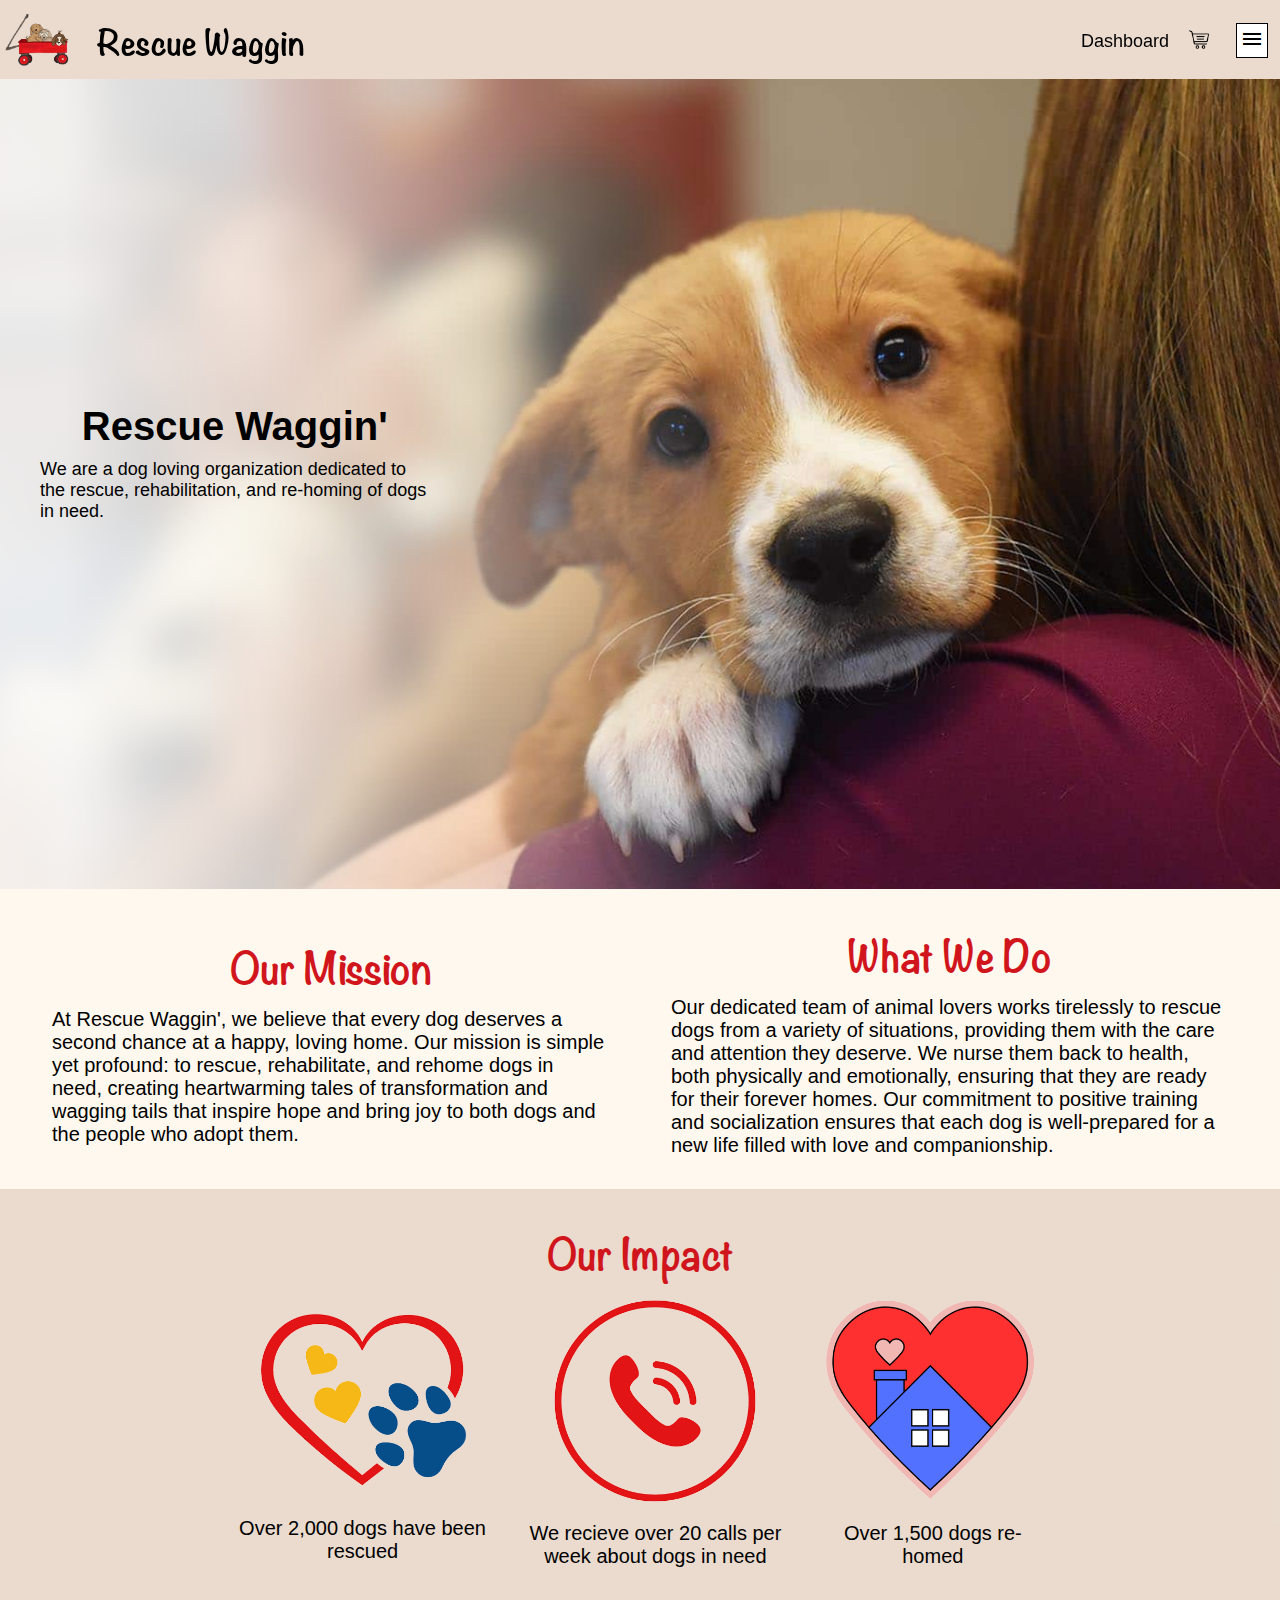
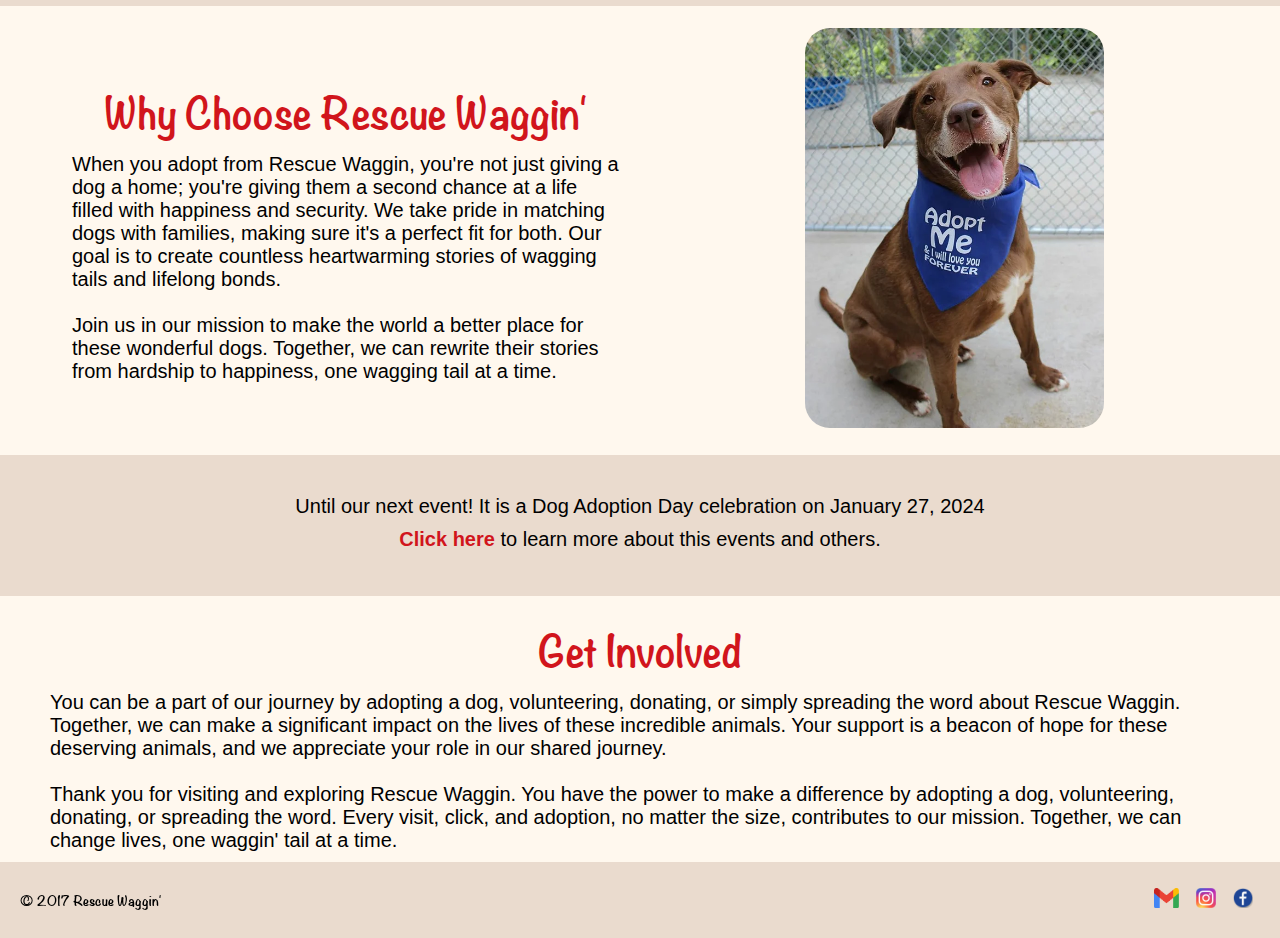
==== index.html @ a28015f8 "h1s on index.html and fix contact.html" ====
<!DOCTYPE html>
<html>
    <head>
        <title>Midterm</title>
        <meta name="viewport" content="width=device-width, initial-scale=1.0">
        <link rel="stylesheet" href="general.css">
        <!-- links library for hamburger and close icons -->
        <link href="https://fonts.googleapis.com/icon?family=Material+Icons" rel="stylesheet">
        <script src="general.js"></script>
        <script src="https://code.jquery.com/jquery-3.7.1.min.js" integrity="sha256-/JqT3SQfawRcv/BIHPThkBvs0OEvtFFmqPF/lYI/Cxo=" crossorigin="anonymous"></script>

        <style>
            footer {
                position: relative !important;
            }

            h1 {
                color: rgb(209,21,28);
                margin: 10px;
                font-size: 40px;
                text-align: center;
            }

            p {
                margin: 10px;
                font-family: 'Lucida Sans', 'Lucida Sans Regular', 'Lucida Grande', 'Lucida Sans Unicode', Geneva, Verdana, sans-serif;
                font-weight: lighter;
                font-size: 20px;
            }

            .ourStory li { 
                margin-right: 25px;
                font-family: 'Lucida Sans', 'Lucida Sans Regular', 'Lucida Grande', 'Lucida Sans Unicode', Geneva, Verdana, sans-serif;
                font-weight: lighter;
                font-size: 20px;
            }

            td img {
                border-radius: 25px;
            }
            .about {
                display: flex;
                justify-content: center; /* Center the table horizontally */
                align-items: center;
                flex-wrap: wrap;
                padding: 0 20px; /* Add some horizontal padding for spacing */
            }

            .about td {
                padding: 20px; /* Add some padding to the individual cells for spacing */
                width:50%;
            }

            .about h1 {
                text-align: center;
            }
            
            .wrap {
                padding-top: 20px;
                padding-bottom: 25px;
                align-items:center;
                text-align: center;
                background-color: rgba(152, 106, 79, 0.2);
            }

            .facts {
                margin: 0 auto;
                width: 65%; 
                text-align: center;
            }

            footer {
                position: relative;
            }

            #slidesWrapper {
                position: relative;
                overflow: hidden;
                width: 100%;
                max-height: 90vh;
            }

            #overlay {
                position: absolute;
                top: 0;
                left: 0;
                width: 100%;
                height: 100%;
                background: linear-gradient(90deg,rgba(255,255,255,.9) 5%,rgba(255,255,255,.75) 20%,rgba(255,255,255,0) 60%); 
                z-index: 1;
            }

            #slide {
                position: relative;
                overflow: hidden;
                width: 100%;
                z-index: 0;
            }

            #slide img {
                max-width: 100%;
                max-height: 100vh;
                width: 100%;
                height: 90vh;
                object-fit: cover;
                z-index: 0;
            }

            /* text overlay styling */
            .textOverlay {
                position: absolute;
                top: 0;
                left: 0;
                padding-top: 35vh;
                padding-left: 30px;
                width: 32%; 
                height: 100%;
                display: block;
                font-family: 'Lucida Sans', 'Lucida Sans Regular', 'Lucida Grande', 'Lucida Sans Unicode', Geneva, Verdana, sans-serif;
                align-items: center;
                justify-content: center;
                z-index: 100;
                font-size: 20px;
            }

            .textOverlay p{
                font-weight: 400;
                font-size: large;
                
            }

            .textOverlay h1 {
                color: black;
                margin-bottom: 10px;
            }

            .textOverlaySmall {
                display: none;
                align-items: center;
                justify-content: center;
                color: black;
            }

            .involved {
                margin-left: 40px;
                margin-right: 40px;
                margin-top: 20px;
            }

            #clickHere {
                color: rgb(209,21,28);
                font-family: 'Lucida Sans', 'Lucida Sans Regular', 'Lucida Grande', 'Lucida Sans Unicode', Geneva, Verdana, sans-serif;
                text-decoration: none;
                font-weight: 600;
            }
            #countdown {
                /* font-family: 'Lucida Sans', 'Lucida Sans Regular', 'Lucida Grande', 'Lucida Sans Unicode', Geneva, Verdana, sans-serif; */
                font-weight: lighter;
                font-size: 50px;
                text-align: center;
                color: rgb(209,21,28);
            }

            .countWrap {
                text-align: center;
                align-items: center;
                padding-top: 30px;
                padding-bottom: 35px;
                background-color: rgba(152, 106, 79, 0.2);
            }

            /* media query for responsive design */
            @media (max-width: 1000px) {     
                td {
                    /* display: flex; */
                    text-align: center;
                    margin-bottom: 20px; 
                    width: 100%;
                    padding: 5px;
                    flex-basis: 100%;
                }

                tr {
                    display: flex;
                    flex-wrap: wrap;
                    width: fit-content;
                    align-items: center;
                }

                .about h1 {
                    text-align: center;
                }

                .textOverlay {
                    display: none;
                }


                .textOverlaySmall {
                    margin: 10px;
                    display: block;
                    display: flex;
                    justify-content: center;
                    align-items: center;
                    flex-wrap: wrap;
                    padding: 0 23px;
                    text-align: center;
                }

                .textOverlaySmall h1 {
                    color: black;
                    
                }

                #slide img {
                    height: 40vh;
                }
            }

        </style>


        <script language="javascript">
            images = ["images/slideshow4.jpg", "images/slideshow3.jpg", 
                      "images/slideshow1.jpg", "images/slideshow5.jpg",
                      "images/slideshow2.jpg"];
            var imageIndex=0;

            $(document).ready(function() {
                stall();
            })
            
            function stall() {
                setTimeout(slideShow, 5500);
            }


            function slideShow()
            {
                $("#slide img").fadeOut(2000,nextSlide);
            }
        
            function nextSlide()
            {
                imageIndex++;
                imageIndex= imageIndex== images.length?0: imageIndex;
                $("#slide img").attr("src", images[imageIndex]);
                $("#slide img").fadeIn(2000,stall);
            }
        
        </script>

    </head>
    <body>
        <nav class="nav">
            <ul class="navlist">
            <div class="logo">
                <li> 
                    <a href="index.html"> 
                        <img src="wagonLogo.png" alt="company logo">
                    </a> 
                </li>
                <li class="newTabs" id="companyName"> Rescue Waggin</li>
            </div> 
            </ul>
        </nav>

        <ul class="profile">
            <li>
                <a class="newTabs" href="dashboard.php">Dashboard</a>
            </li>
        </ul>
        <ul class="cart">
            <li>
                <a class="newTabs" href="index.html"><img src="images/cart.png" width="20"></a>
            </li>
        </ul>
        <ul class="tabGroup">
            <li> 
                <a class="tabs" href="aboutUs.html" > OUR STORY</a> 
            </li>
            <li>
                <a class="tabs" href="rescues.html"> RECENT RESCUES</a>
            </li>
            <li>
            <a class="tabs" href="adoption.php"> ADOPT A DOG</a>
            </li>
            <li>
                <a class="tabs" href="availableDogs.php"> AVAILABLE DOGS</a>
            </li>
            <li>
                <a class="tabs" href="contact.html"> CONTACT US</a>
            </li>
            <li>
                <a class="tabs" href="events.html"> EVENTS </a>
            </li>
            <li>
                <a class="tabs" href="items.php"> DOG PRODUCTS </a>
            </li>
        </ul>

        <button class="hamburger">
            <div class="menuIcon material-icons"> menu</div>
            <div class="closeIcon material-icons"> close</div>
        </button>

        <div class="content">


            <div id='slidesWrapper'>
                    <div id='slide'>
                        <div id="overlay"></div>
                        <img src="images/slideshow4.jpg"/>
                    </div>
                    <div class="textOverlay">
                        <h1>Rescue Waggin'</h1>
                        <p>We are a dog loving organization dedicated to the rescue,
                            rehabilitation, and re-homing of dogs in need.
                        </p>
                    </div>
            </div>

            <!-- <div class="textOverlaySmall">
                <h1>Rescue Waggin'</h1>
                <p> We are a dog loving organization dedicated to the rescue,
                    rehabilitation, and re-homing of dogs in need.
                </p>
            </div> -->

            <table class="about">
                <tr>
                    <td>
                        <h1 class="heading">Our Mission</h1>
                        <p> At Rescue Waggin', we believe that every dog deserves a second 
                            chance at a happy, loving home. Our mission is simple yet profound: 
                            to rescue, rehabilitate, and rehome dogs in need, creating 
                            heartwarming tales of transformation and wagging tails that inspire 
                            hope and bring joy to both dogs and the people who adopt them.</p>
                    </td>
                    <td>    
                        <h1 class="heading">What We Do</h1>
                        <p>Our dedicated team of animal lovers works tirelessly to rescue dogs from a variety of 
                            situations, providing them with the care and attention they deserve. We nurse them back 
                            to health, both physically and emotionally, ensuring that they are ready for their forever 
                            homes. Our commitment to positive training and socialization ensures that each dog is 
                            well-prepared for a new life filled with love and companionship.</p>
    
                    </td>
                </tr>
            </table>
    
            <div class="wrap">
                <h1 class="heading">Our Impact</h1>
    
                <table class="facts">
                    <tr>
                        <td>
                            <img src="images/heartPaw.jpg" height="200">
                            <p>Over 2,000 dogs have been rescued</p>
                        </td>
                        <td>
                            <img src="images/Phone.jpg" height="210">
                            <p>We recieve over 20 calls per week about dogs in need </p>
                        </td>
                        <td>
                            <img src="images/homeHeart.jpg" height="210">
                            <p>Over 1,500 dogs re-homed </p>
                        </td>
                    </tr>
                </table>
            </div>
            
            <table class="about" style="margin-left: 20px;">
                <tr>
                    <td>
                        <h1 class="heading">Why Choose Rescue Waggin'</h1>
                        <p> When you adopt from Rescue Waggin, you're not just giving a dog a home; you're giving 
                            them a second chance at a life filled with happiness and security. We take pride in matching 
                            dogs with families, making sure it's a perfect fit for both. Our goal is to create countless 
                            heartwarming stories of wagging tails and lifelong bonds. <br> <br> Join us in our mission to make 
                            the world a better place for these wonderful dogs. Together, we can rewrite their stories from 
                            hardship to happiness, one wagging tail at a time.</p>
                        <td style="text-align: center;">
                            <img src="adoptMe.jpg" height="400">
                        </td>
                    </td>
                </tr>
            </table>
            
            <div class="countWrap">
                <!-- <h1>Countdown to Next Event!</h1> -->
                
                <div id="countdown"></div>
                <p> Until our next event! It is a Dog Adoption Day celebration on January 27, 2024 </p>
                <p> <a id="clickHere" href="events.html"> Click here </a> to learn more about this events and others. </p>

            </div>
            

            <script>
                // Set the date we're counting down to (January 27, 2024)
                var countDownDate = new Date("Jan 27, 2024 00:00:00").getTime();
        
                // Update the countdown every 1 second
                var x = setInterval(function () {
            
                    // Get the current date and time
                    var now = new Date().getTime();
            
                    // Calculate the time remaining
                    var distance = countDownDate - now;
            
                    var days = Math.floor(distance / (1000 * 60 * 60 * 24));
                    var hours = Math.floor((distance % (1000 * 60 * 60 * 24)) / (1000 * 60 * 60));
                    var minutes = Math.floor((distance % (1000 * 60 * 60)) / (1000 * 60));
                    var seconds = Math.floor((distance % (1000 * 60)) / 1000);
            
                    document.getElementById("countdown").innerHTML = days + " days, " + hours + " hours, "
                        + minutes + " minutes, " + seconds + " seconds";
            
                    if (distance < 0) {
                        clearInterval(x);
                        document.getElementById("countdown").innerHTML = "EXPIRED";
                    }
                }, 1000);
            </script>

            <div class="involved">
                <h1 class="heading">Get Involved</h1>
                <p> You can be a part of our journey by adopting a dog, volunteering, donating, or simply spreading 
                    the word about Rescue Waggin. Together, we can make a significant impact on the lives of these 
                    incredible animals. Your support is a beacon of hope for these deserving animals, and we appreciate your role in our shared journey.
                    <br><br> Thank you for visiting and exploring Rescue Waggin. You have the power to make a difference by adopting a dog, volunteering, donating, 
                    or spreading the word. Every visit, click, and adoption, no matter the size, contributes to our mission. 
                    Together, we can change lives, one waggin' tail at a time.</p>
            </div>


            <footer>
                <h4> &copy; 2017 Rescue Waggin' </h4>
                <ul class="nav">
                    <li> <a href="https://www.gmail.com"><img src="images/gmailLogo.png" style="width:25px;height:20px;"></a> </li>
                    <li> <a href="https://www.instagram.com"><img src="images/instagramLogo.png" style="width:20px;height:20px;"></a> </li>
                    <li> <a href="https://www.facebook.com"><img src="images/facebookLogo.png" style="width:20px;height:20px;"></a> </li>
                </ul>
            </footer>
        </div>
    </body>
</html>
---- general.css ----
/* * {
    font-family: Noteworthy;
} */

body {
    margin: 0;
    background-color:rgb(255, 248, 238);
    font-family: Noteworthy;
}

@font-face {
    font-family: Noteworthy;
    src: url(Noteworthy.ttf);
}

.nav {
    /* position: sticky; */
    top: 0;
    z-index: 99;
}

h1 {
    font-size: 40px;;
}

.navlist {
    overflow: hidden;
    list-style-type: none;
    margin: 0;
    background-color: rgba(152, 106, 79, 0.2);
    padding: 0;
    font-size: large;
    -webkit-backdrop-filter: blur(20px);
    backdrop-filter: blur(20px);
}

.logo {
    display: flex;
    flex-direction: row;
}

.logo img{
    vertical-align: middle;
    width: 80px;
    height: 73px;
    background-color: transparent;
    padding-bottom: 3px;
    padding-top: 2px;
}


.logo span {
    float: right;
    padding-top: 15px;
}

#companyName {
    font-size: xx-large;
    font-weight: 800;
    padding: 14px 16px;
}

/* new tab group style */
.profile {
    list-style-type: none;
    font-size: large;
    position: absolute;
    display: flex;
    flex-direction: row;
    margin-top: 10px;
    margin-right: 40px;
    top: 0;
    right: 50px;
    width: fit-content;
    height: auto;
    z-index: 99;
    background: transparent;
    border-radius: 5%;
}

.profile li a {
    text-decoration: none;
    color: black;
    padding:  14px 5px;
    font-family: 'Lucida Sans', 'Lucida Sans Regular', 'Lucida Grande', 'Lucida Sans Unicode', Geneva, Verdana, sans-serif;
}

.profile li {
    padding:  14px 16px;
    
}

.profile li a:hover {
    background-color: rgba(255, 255, 255, 0.2);
    border-radius: 25px;
}

.cart {
    list-style-type: none;
    font-size: large;
    position: absolute;
    display: flex;
    flex-direction: row;
    margin-top: 12px;
    /* margin-right: 11px; */
    top: 0;
    right: 50px;
    width: fit-content;
    height: auto;
    z-index: 99;
    background: transparent;
    border-radius: 5%;
    padding-left: 0px;
}

.cart li a {
    text-decoration: none;
    padding:  14px 5px;
}

.cart li {
    padding:  14px 16px;
}

.cart li a:hover {
    background-color: rgba(255, 255, 255, 0.2);
    border-radius: 25px;
}

.tabGroup {
    list-style-type: none;
    font-size: large;
    position: fixed;
    display: flex;
    flex-direction: column;
    transform: translateY(-200%); 
    transition: transform 0.5s;
    margin-top: 42px;
    margin-right: 11px;
    top: 0;
    right: 0;
    width: fit-content;
    height: auto;
    z-index: 99;
    background: white; 
    border-radius: 5%;
    opacity: 0;
}


/* navigation tab specific highlighting */
.tabGroup li a{
    float: right;
    transition-duration: 0.4s;
    /* color: black; */
    color: black;
    text-align: center;
    text-decoration: none;
    padding: 14px 16px;
}

/* Make the current page's tab red */
#current {
    /* color: rgb(209,21,28); */
    color: rgb(209,21,28);
}

.tabGroup li a:hover {
    background-color: rgba(209,21,28, 0.15);
    border-radius: 25px;
}

.tabGroup li a:active {
    background-color: (255, 255, 255, 0.4);
    border-radius: 25px;
}

/* Hamburger menu design */
.hamburger {
    position: absolute;
    z-index: 100;
    top: 23px;
    right: 12px;
    left: -10;
    padding: 3px;
    border: black solid 1px;
    background-color: white;
    cursor: pointer;
    transform: translateY(0);
    transition: transform 0.5s;
}

.showMenu {
    transform: translateY(0);
}

.closeIcon {
    display: none;
}

.menuIcon {
    display: block;
}

/* Footer Styling */
footer {
    position: absolute;
    bottom: 0;
    left: 0; 
    right: 0; 
    overflow-x: hidden; 
    z-index: 100;
    background-color: rgba(152, 106, 79, 0.2);
    display: flex;
    justify-content: space-between;
    align-items: center;
    padding: 10px 20px;
    color: black;
    font-size: 13px;
    text-align: center;
    -webkit-backdrop-filter: blur(10px);
    backdrop-filter: blur(10px);
}

footer ul.nav {
    list-style: none;
    padding: 0;
    margin: 0;
}

footer li {
    color: black;
    font-size: 13px;
    text-decoration: none;
    display: inline-block; 
    justify-content: flex-end;
    margin: 7px;
    align-items: center;
}


/* Media Queries for responsive design */
@media (max-width: 995px) {
    .CompanyName {
        font-size: 30px;
    }

    /* .hamburger {
        transform: translateY(0);
        transition: transform 0.5s;
    }

    .tabGroup li a:hover {
        background-color: rgba(255, 255, 255, 0.2);
    }

    .tabGroup {
        list-style-type: none;
        font-size: large;
        position: fixed;
        display: flex;
        flex-direction: column;
        transform: translateY(-200%); 
        transition: transform 0.5s;
        margin-top: 42px;
        margin-right: 11px;
        top: 0;
        right: 0;
        width: fit-content;
        height: auto;
        z-index: 99;
        background: navy; 
        border-radius: 5%;
        opacity: 0;
    }

    #current {
        color: yellow;
    }

    .tabGroup li a {
        color: white;
    }

    /* Class added and removed by JS for hamburger menu */
    /* .showMenu {
        transform: translateY(0);
    //}  */
}
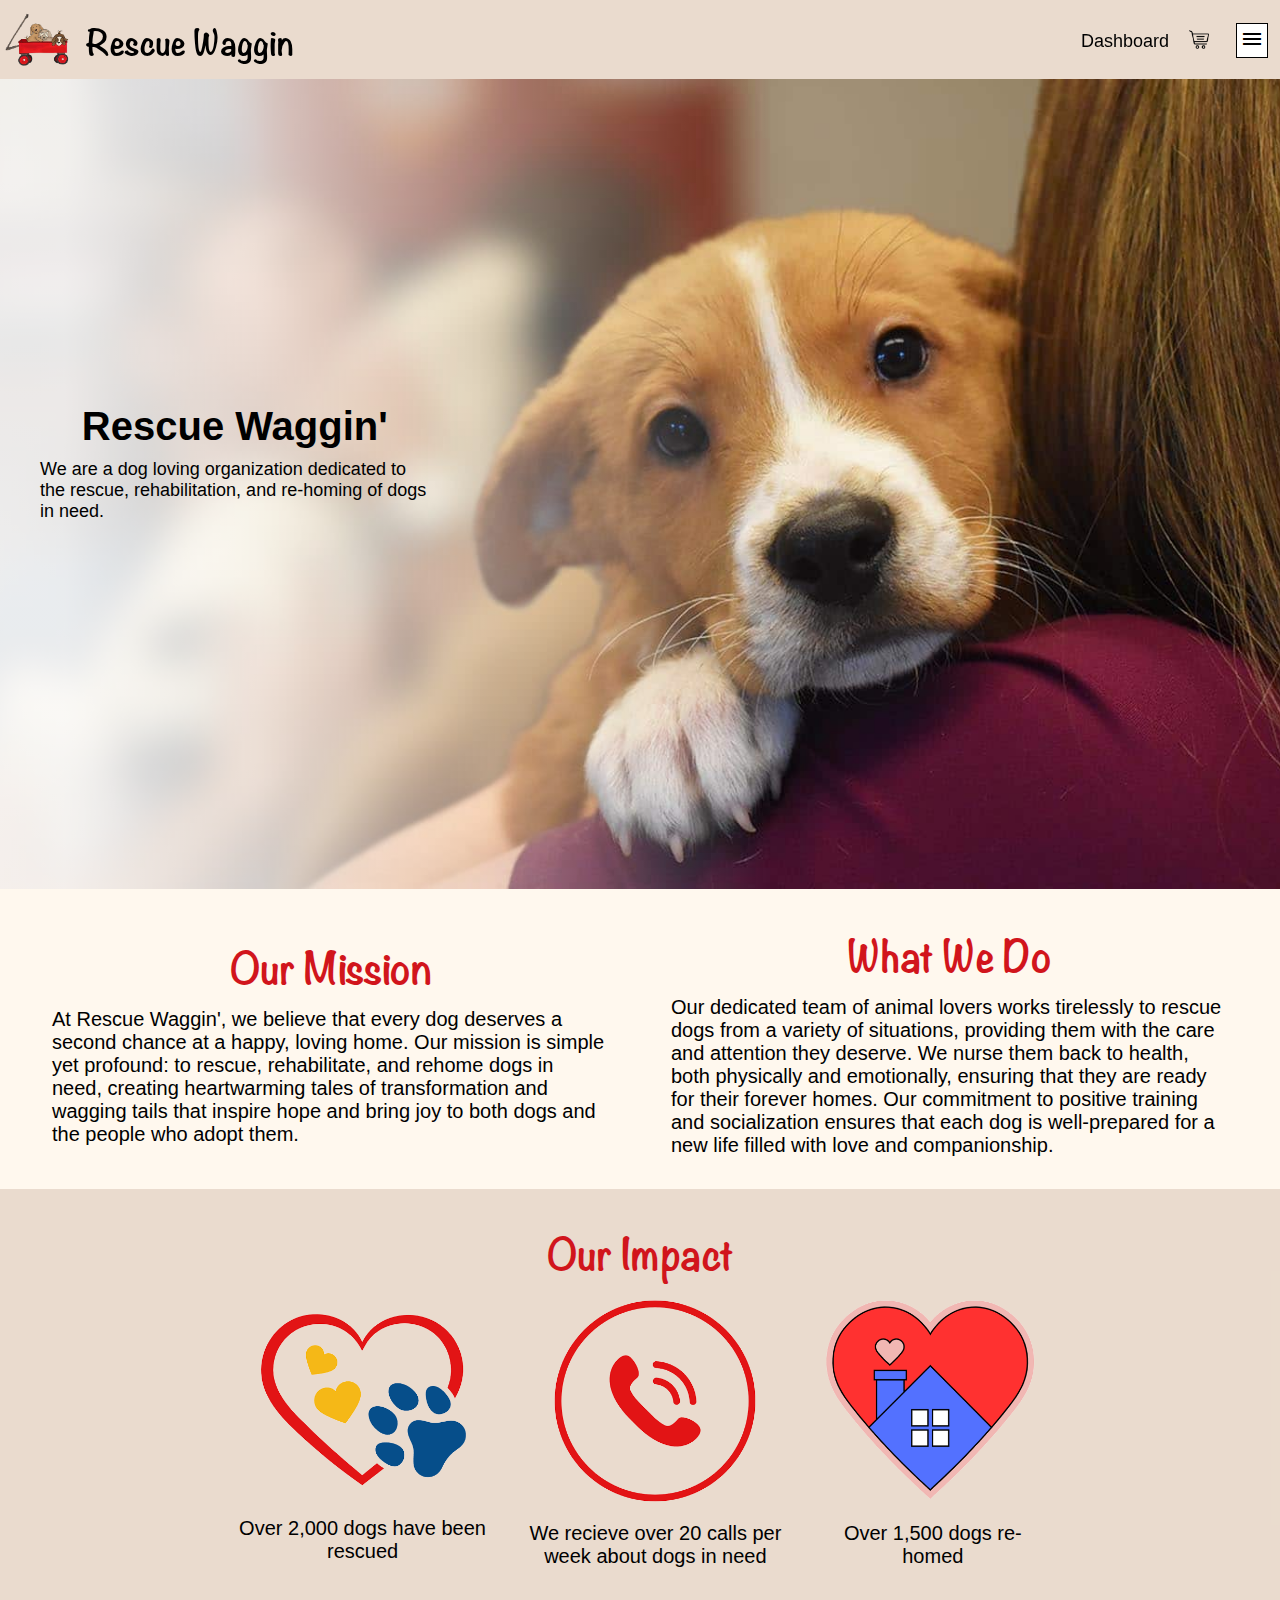
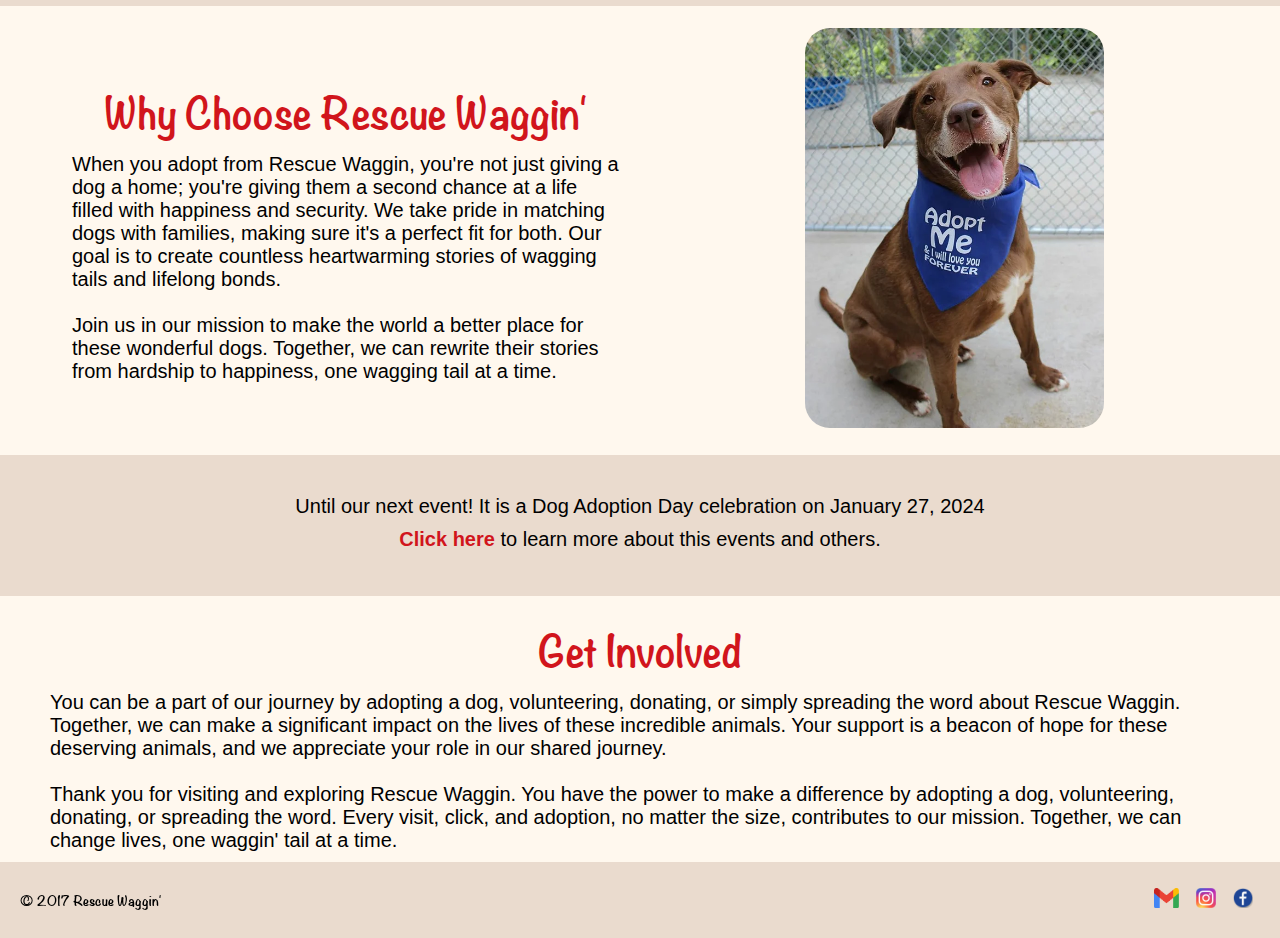
==== commit dd621542: "Updates" ====
--- a/index.html
+++ b/index.html
@@ -272,7 +272,7 @@
         </ul>
         <ul class="cart">
             <li>
-                <a class="newTabs" href="index.html"><img src="images/cart.png" width="20"></a>
+                <a class="newTabs" href="shoppingCart.php"><img src="images/cart.png" width="20"></a>
             </li>
         </ul>
         <ul class="tabGroup">
--- a/general.css
+++ b/general.css
@@ -57,7 +57,7 @@
 #companyName {
     font-size: xx-large;
     font-weight: 800;
-    padding: 14px 16px;
+    padding: 14px 5px;
 }
 
 /* new tab group style */
@@ -130,7 +130,7 @@
 .tabGroup {
     list-style-type: none;
     font-size: large;
-    position: fixed;
+    position: absolute;
     display: flex;
     flex-direction: column;
     transform: translateY(-200%); 
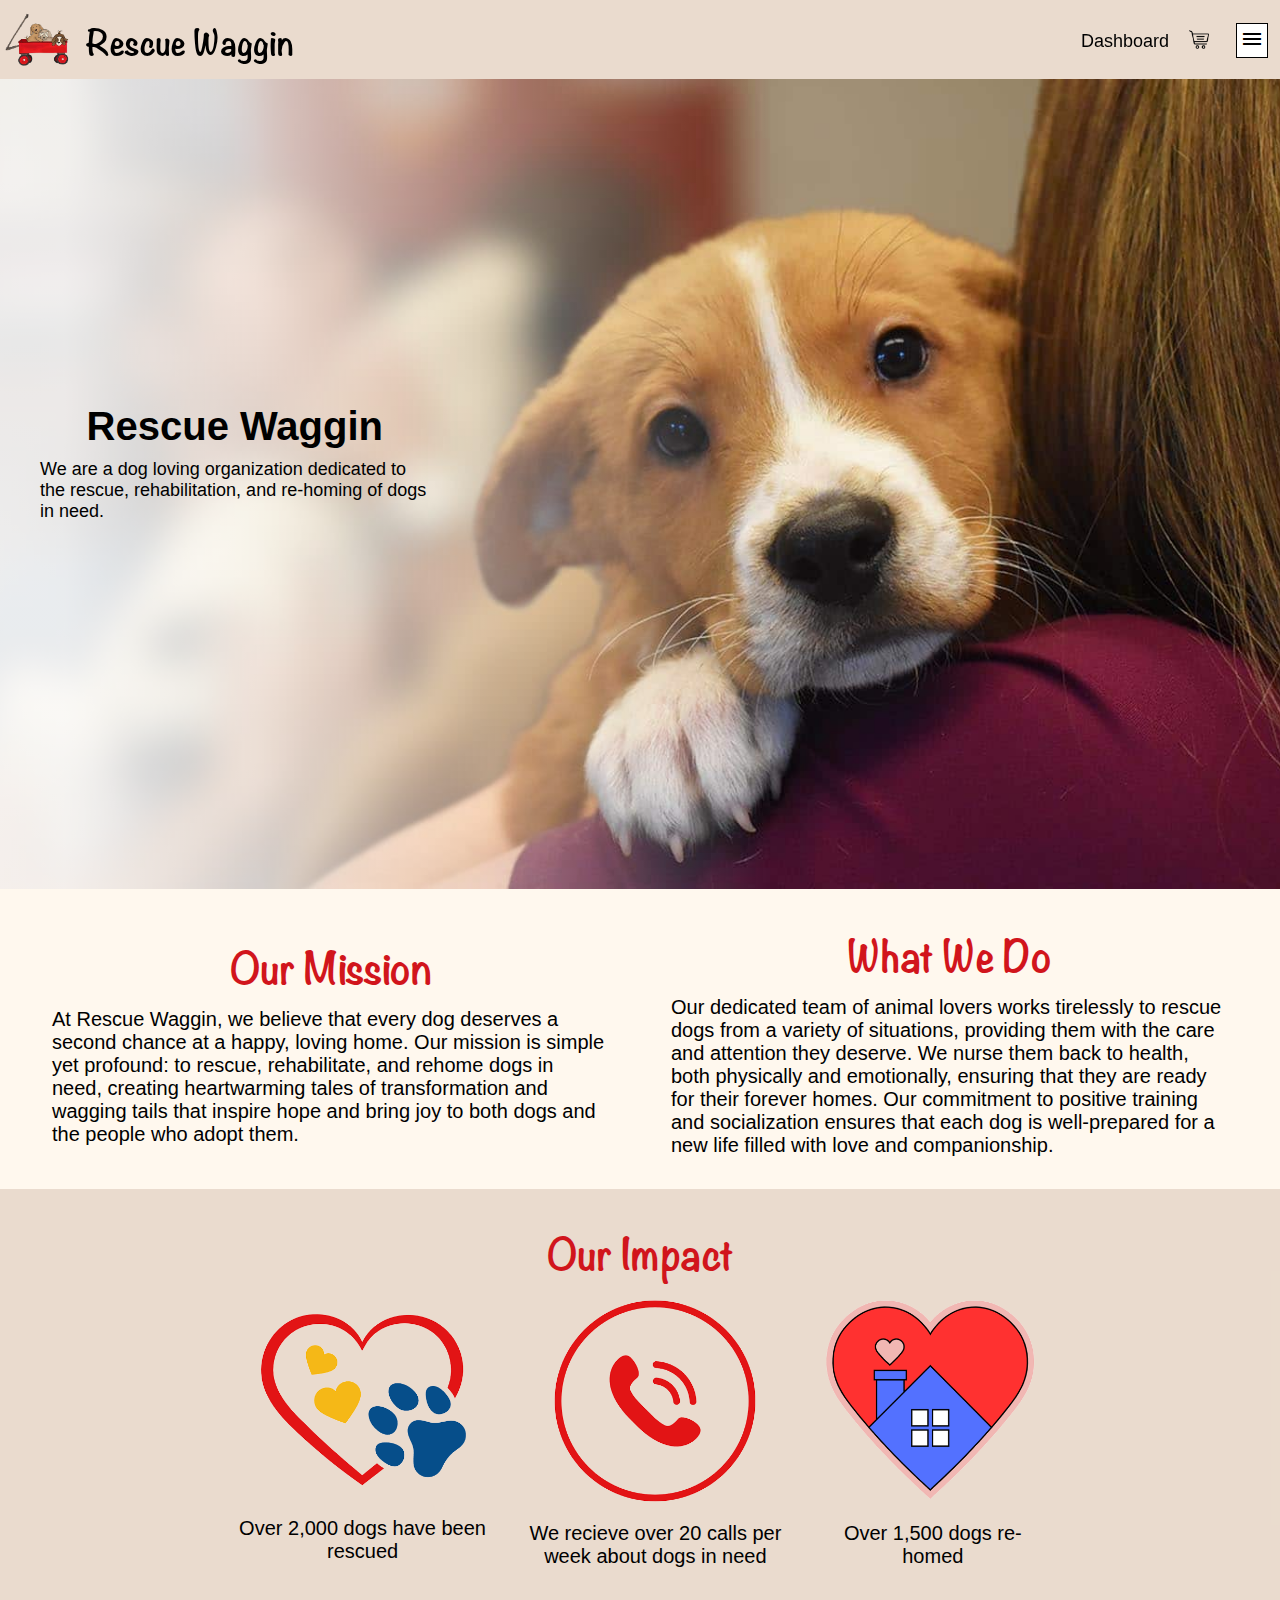
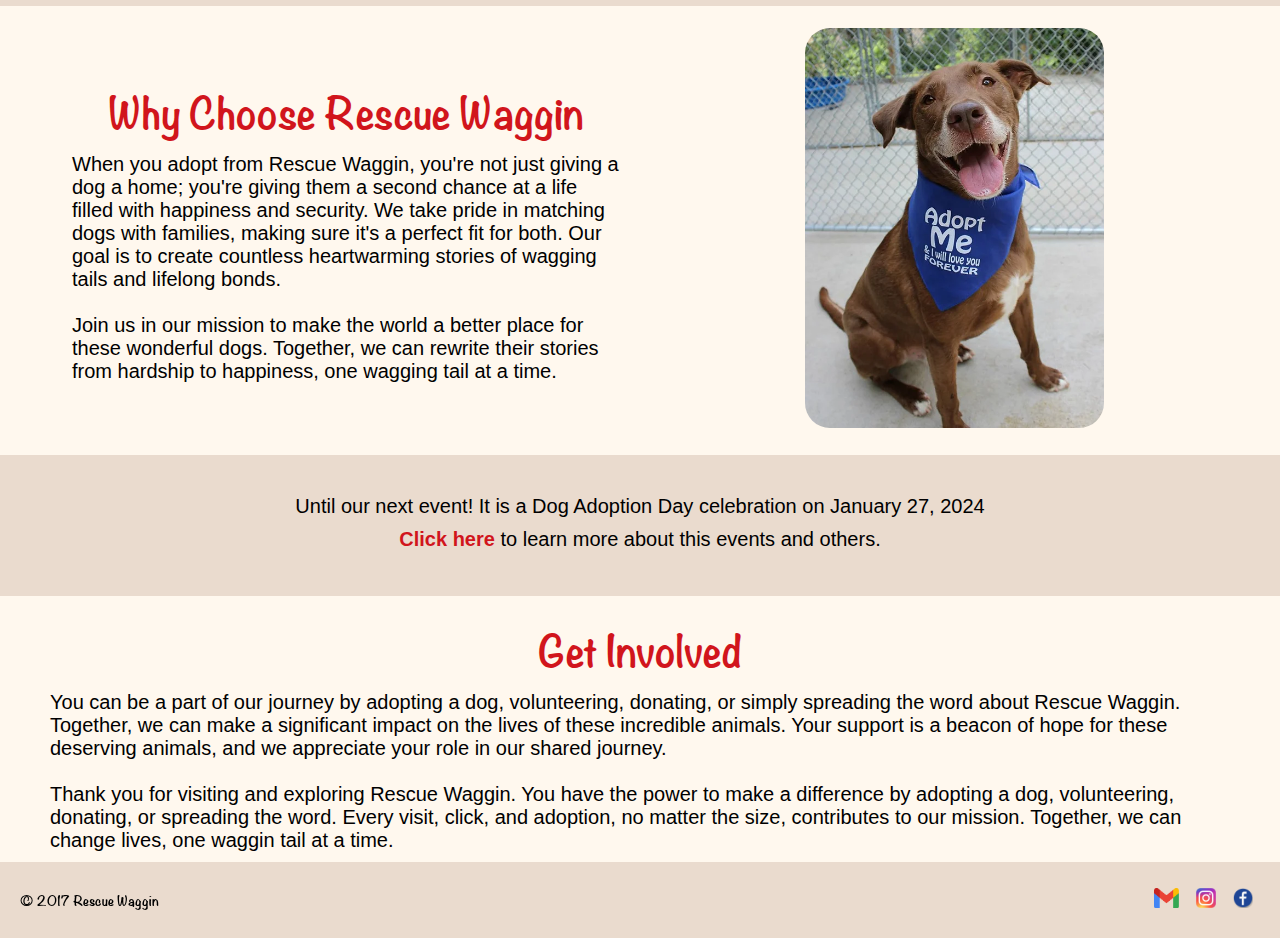
==== commit 1f9486e8: "take out ' in waggin', fix dashboard style" ====
--- a/index.html
+++ b/index.html
@@ -169,6 +169,11 @@
                 background-color: rgba(152, 106, 79, 0.2);
             }
 
+            #companyName a {
+                text-decoration: none;
+                color: black;
+            }
+
             /* media query for responsive design */
             @media (max-width: 1000px) {     
                 td {
@@ -197,18 +202,31 @@
 
 
                 .textOverlaySmall {
-                    margin: 10px;
+                    /* margin: 10px;
                     display: block;
                     display: flex;
                     justify-content: center;
                     align-items: center;
                     flex-wrap: wrap;
                     padding: 0 23px;
-                    text-align: center;
+                    text-align: center; */
+                    position: absolute;
+                    top: 0;
+                    left: 0;
+                    padding-top: 15vh;
+                    padding-left: 5px;
+                    width: 32%; 
+                    height: 100%;
+                    display: block;
+                    font-family: 'Lucida Sans', 'Lucida Sans Regular', 'Lucida Grande', 'Lucida Sans Unicode', Geneva, Verdana, sans-serif;
+                    align-items: center;
+                    justify-content: center;
+                    z-index: 100;
                 }
 
                 .textOverlaySmall h1 {
                     color: black;
+                    font-size: 30px;
                     
                 }
 
@@ -254,14 +272,16 @@
     <body>
         <nav class="nav">
             <ul class="navlist">
-            <div class="logo">
-                <li> 
-                    <a href="index.html"> 
-                        <img src="wagonLogo.png" alt="company logo">
-                    </a> 
-                </li>
-                <li class="newTabs" id="companyName"> Rescue Waggin</li>
-            </div> 
+                <div class="logo">
+                    <li> 
+                        <a href="index.html"> 
+                            <img src="wagonLogo.png" alt="company logo">
+                        </a> 
+                    </li>
+                    <li class="newTabs" id="companyName"> 
+                        <a href="index.html"> Rescue Waggin </a>
+                    </li>
+                </div> 
             </ul>
         </nav>
 
@@ -283,10 +303,10 @@
                 <a class="tabs" href="rescues.html"> RECENT RESCUES</a>
             </li>
             <li>
-            <a class="tabs" href="adoption.php"> ADOPT A DOG</a>
-            </li>
-            <li>
-                <a class="tabs" href="availableDogs.php"> AVAILABLE DOGS</a>
+                <a class="tabs" href="adoption.php"> ADOPT A DOG</a>
+            </li>
+            <li>
+                <a class="tabs" href="availableDogs.php"> SEE OUR DOGS<a>
             </li>
             <li>
                 <a class="tabs" href="contact.html"> CONTACT US</a>
@@ -313,25 +333,27 @@
                         <img src="images/slideshow4.jpg"/>
                     </div>
                     <div class="textOverlay">
-                        <h1>Rescue Waggin'</h1>
+                        <h1>Rescue Waggin</h1>
                         <p>We are a dog loving organization dedicated to the rescue,
                             rehabilitation, and re-homing of dogs in need.
                         </p>
                     </div>
+
+                    <div class="textOverlaySmall">
+                        <h1>Rescue Waggin</h1>
+                        <!-- <p> We are a dog loving organization dedicated to the rescue,
+                            rehabilitation, and re-homing of dogs in need.
+                        </p> -->
+                    </div>
             </div>
 
-            <!-- <div class="textOverlaySmall">
-                <h1>Rescue Waggin'</h1>
-                <p> We are a dog loving organization dedicated to the rescue,
-                    rehabilitation, and re-homing of dogs in need.
-                </p>
-            </div> -->
+            
 
             <table class="about">
                 <tr>
                     <td>
                         <h1 class="heading">Our Mission</h1>
-                        <p> At Rescue Waggin', we believe that every dog deserves a second 
+                        <p> At Rescue Waggin, we believe that every dog deserves a second 
                             chance at a happy, loving home. Our mission is simple yet profound: 
                             to rescue, rehabilitate, and rehome dogs in need, creating 
                             heartwarming tales of transformation and wagging tails that inspire 
@@ -373,7 +395,7 @@
             <table class="about" style="margin-left: 20px;">
                 <tr>
                     <td>
-                        <h1 class="heading">Why Choose Rescue Waggin'</h1>
+                        <h1 class="heading">Why Choose Rescue Waggin</h1>
                         <p> When you adopt from Rescue Waggin, you're not just giving a dog a home; you're giving 
                             them a second chance at a life filled with happiness and security. We take pride in matching 
                             dogs with families, making sure it's a perfect fit for both. Our goal is to create countless 
@@ -432,12 +454,12 @@
                     incredible animals. Your support is a beacon of hope for these deserving animals, and we appreciate your role in our shared journey.
                     <br><br> Thank you for visiting and exploring Rescue Waggin. You have the power to make a difference by adopting a dog, volunteering, donating, 
                     or spreading the word. Every visit, click, and adoption, no matter the size, contributes to our mission. 
-                    Together, we can change lives, one waggin' tail at a time.</p>
+                    Together, we can change lives, one waggin tail at a time.</p>
             </div>
 
 
             <footer>
-                <h4> &copy; 2017 Rescue Waggin' </h4>
+                <h4> &copy; 2017 Rescue Waggin </h4>
                 <ul class="nav">
                     <li> <a href="https://www.gmail.com"><img src="images/gmailLogo.png" style="width:25px;height:20px;"></a> </li>
                     <li> <a href="https://www.instagram.com"><img src="images/instagramLogo.png" style="width:20px;height:20px;"></a> </li>
--- a/general.css
+++ b/general.css
@@ -181,7 +181,6 @@
     z-index: 100;
     top: 23px;
     right: 12px;
-    left: -10;
     padding: 3px;
     border: black solid 1px;
     background-color: white;
@@ -241,8 +240,9 @@
 
 /* Media Queries for responsive design */
 @media (max-width: 995px) {
-    .CompanyName {
-        font-size: 30px;
+    #companyName a {
+        /* font-size: 30px; */
+        display: none;
     }
 
     /* .hamburger {
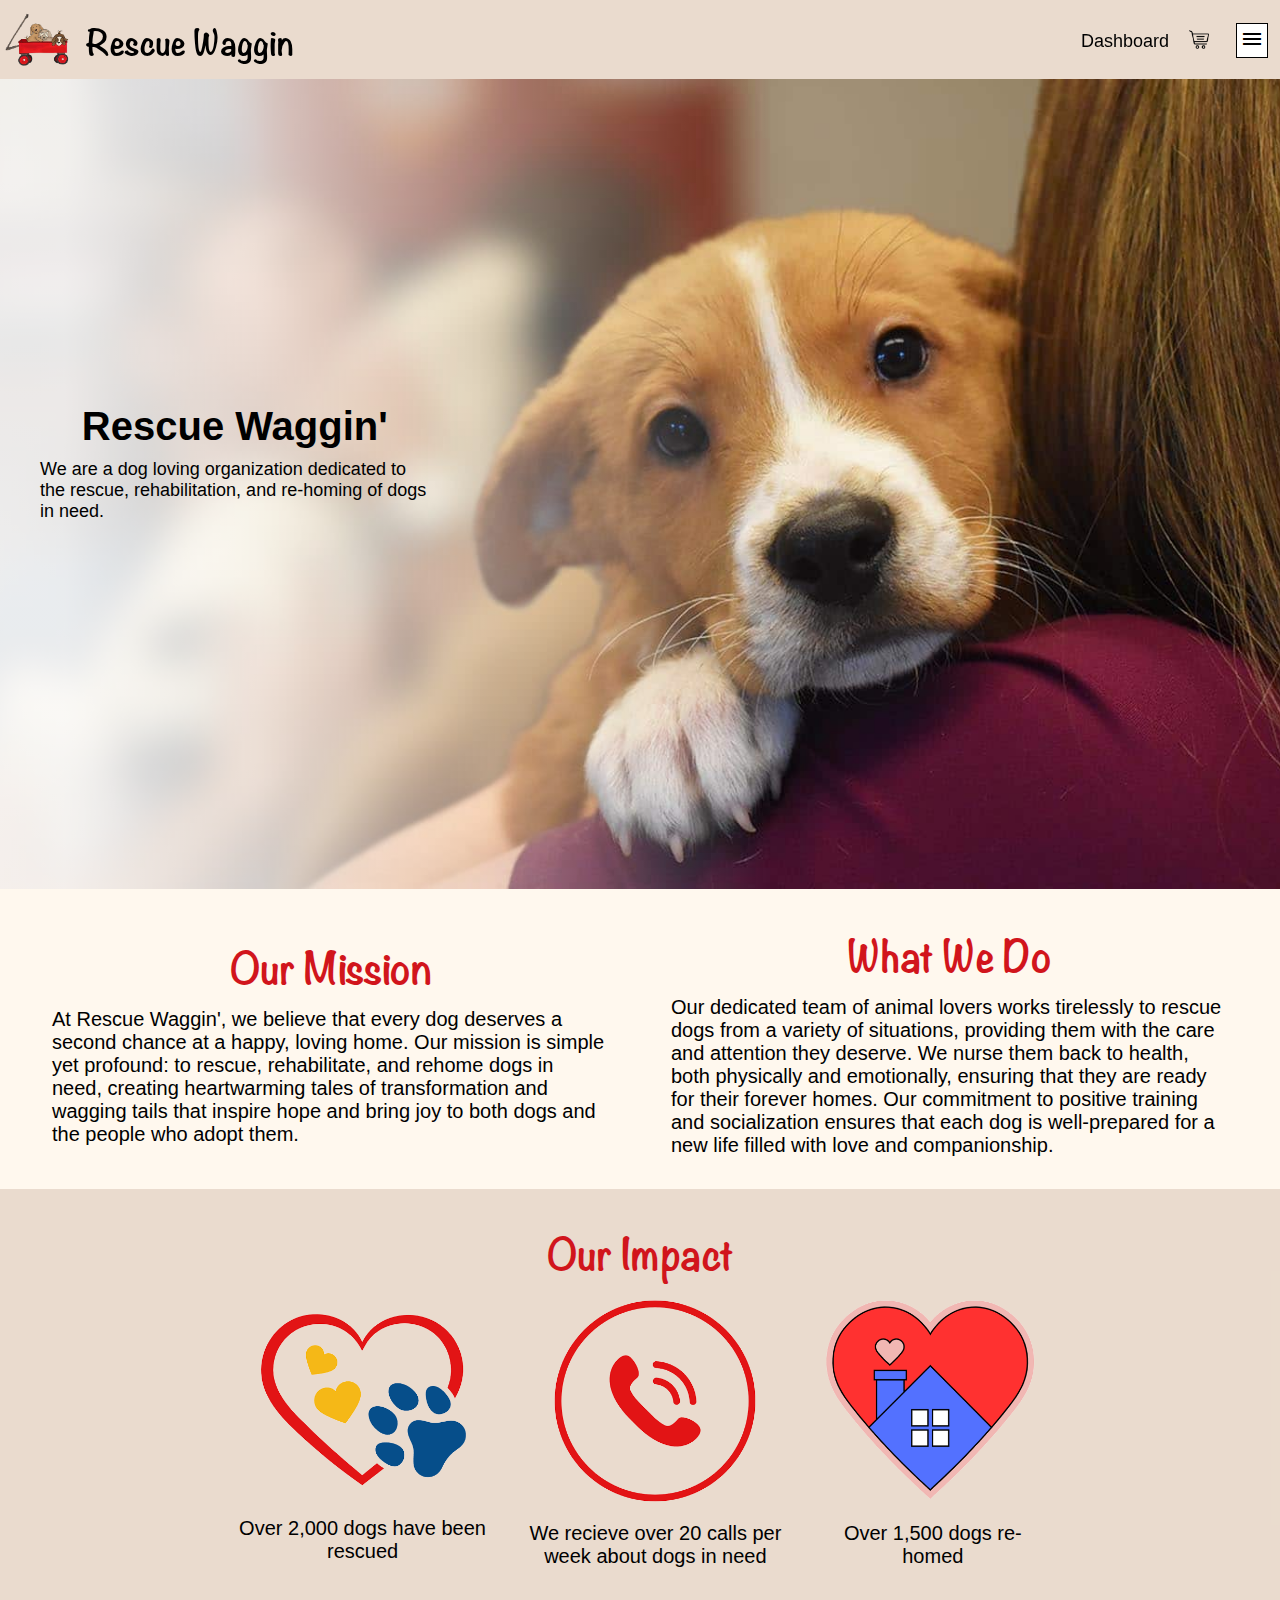
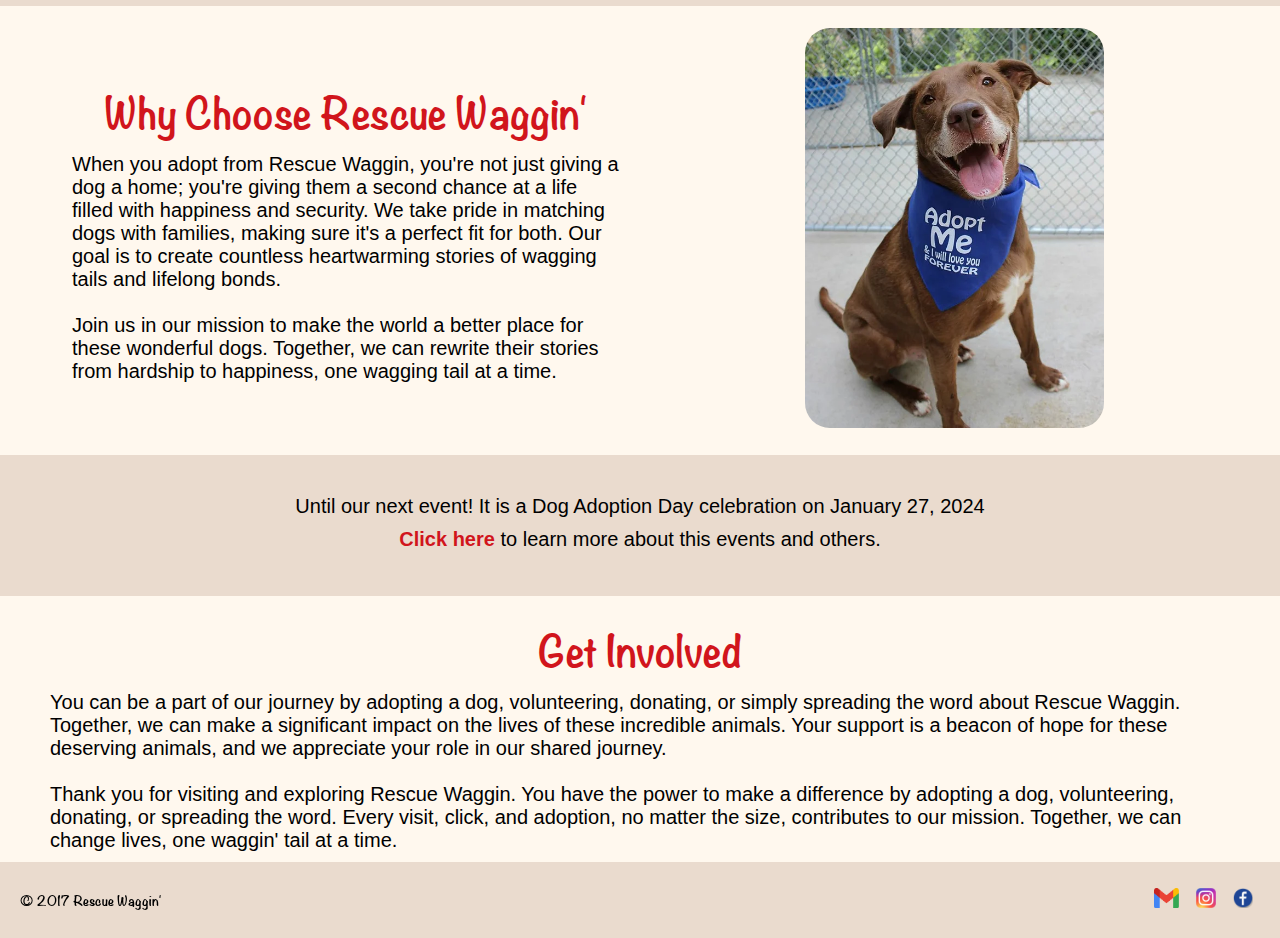
==== commit f101bdcf: "Merge branch 'main' of github.com:t-schneids/midterm into lucas" ====
--- a/index.html
+++ b/index.html
@@ -202,31 +202,18 @@
 
 
                 .textOverlaySmall {
-                    /* margin: 10px;
+                    margin: 10px;
                     display: block;
                     display: flex;
                     justify-content: center;
                     align-items: center;
                     flex-wrap: wrap;
                     padding: 0 23px;
-                    text-align: center; */
-                    position: absolute;
-                    top: 0;
-                    left: 0;
-                    padding-top: 15vh;
-                    padding-left: 5px;
-                    width: 32%; 
-                    height: 100%;
-                    display: block;
-                    font-family: 'Lucida Sans', 'Lucida Sans Regular', 'Lucida Grande', 'Lucida Sans Unicode', Geneva, Verdana, sans-serif;
-                    align-items: center;
-                    justify-content: center;
-                    z-index: 100;
+                    text-align: center;
                 }
 
                 .textOverlaySmall h1 {
                     color: black;
-                    font-size: 30px;
                     
                 }
 
@@ -303,10 +290,10 @@
                 <a class="tabs" href="rescues.html"> RECENT RESCUES</a>
             </li>
             <li>
-                <a class="tabs" href="adoption.php"> ADOPT A DOG</a>
-            </li>
-            <li>
-                <a class="tabs" href="availableDogs.php"> SEE OUR DOGS<a>
+            <a class="tabs" href="adoption.php"> ADOPT A DOG</a>
+            </li>
+            <li>
+                <a class="tabs" href="availableDogs.php"> AVAILABLE DOGS</a>
             </li>
             <li>
                 <a class="tabs" href="contact.html"> CONTACT US</a>
@@ -333,27 +320,25 @@
                         <img src="images/slideshow4.jpg"/>
                     </div>
                     <div class="textOverlay">
-                        <h1>Rescue Waggin</h1>
+                        <h1>Rescue Waggin'</h1>
                         <p>We are a dog loving organization dedicated to the rescue,
                             rehabilitation, and re-homing of dogs in need.
                         </p>
                     </div>
-
-                    <div class="textOverlaySmall">
-                        <h1>Rescue Waggin</h1>
-                        <!-- <p> We are a dog loving organization dedicated to the rescue,
-                            rehabilitation, and re-homing of dogs in need.
-                        </p> -->
-                    </div>
             </div>
 
-            
+            <!-- <div class="textOverlaySmall">
+                <h1>Rescue Waggin'</h1>
+                <p> We are a dog loving organization dedicated to the rescue,
+                    rehabilitation, and re-homing of dogs in need.
+                </p>
+            </div> -->
 
             <table class="about">
                 <tr>
                     <td>
                         <h1 class="heading">Our Mission</h1>
-                        <p> At Rescue Waggin, we believe that every dog deserves a second 
+                        <p> At Rescue Waggin', we believe that every dog deserves a second 
                             chance at a happy, loving home. Our mission is simple yet profound: 
                             to rescue, rehabilitate, and rehome dogs in need, creating 
                             heartwarming tales of transformation and wagging tails that inspire 
@@ -395,7 +380,7 @@
             <table class="about" style="margin-left: 20px;">
                 <tr>
                     <td>
-                        <h1 class="heading">Why Choose Rescue Waggin</h1>
+                        <h1 class="heading">Why Choose Rescue Waggin'</h1>
                         <p> When you adopt from Rescue Waggin, you're not just giving a dog a home; you're giving 
                             them a second chance at a life filled with happiness and security. We take pride in matching 
                             dogs with families, making sure it's a perfect fit for both. Our goal is to create countless 
@@ -454,12 +439,12 @@
                     incredible animals. Your support is a beacon of hope for these deserving animals, and we appreciate your role in our shared journey.
                     <br><br> Thank you for visiting and exploring Rescue Waggin. You have the power to make a difference by adopting a dog, volunteering, donating, 
                     or spreading the word. Every visit, click, and adoption, no matter the size, contributes to our mission. 
-                    Together, we can change lives, one waggin tail at a time.</p>
+                    Together, we can change lives, one waggin' tail at a time.</p>
             </div>
 
 
             <footer>
-                <h4> &copy; 2017 Rescue Waggin </h4>
+                <h4> &copy; 2017 Rescue Waggin' </h4>
                 <ul class="nav">
                     <li> <a href="https://www.gmail.com"><img src="images/gmailLogo.png" style="width:25px;height:20px;"></a> </li>
                     <li> <a href="https://www.instagram.com"><img src="images/instagramLogo.png" style="width:20px;height:20px;"></a> </li>
--- a/general.css
+++ b/general.css
@@ -87,7 +87,6 @@
 
 .profile li {
     padding:  14px 16px;
-    
 }
 
 .profile li a:hover {
@@ -240,9 +239,8 @@
 
 /* Media Queries for responsive design */
 @media (max-width: 995px) {
-    #companyName a {
-        /* font-size: 30px; */
-        display: none;
+    .CompanyName {
+        font-size: 30px;
     }
 
     /* .hamburger {
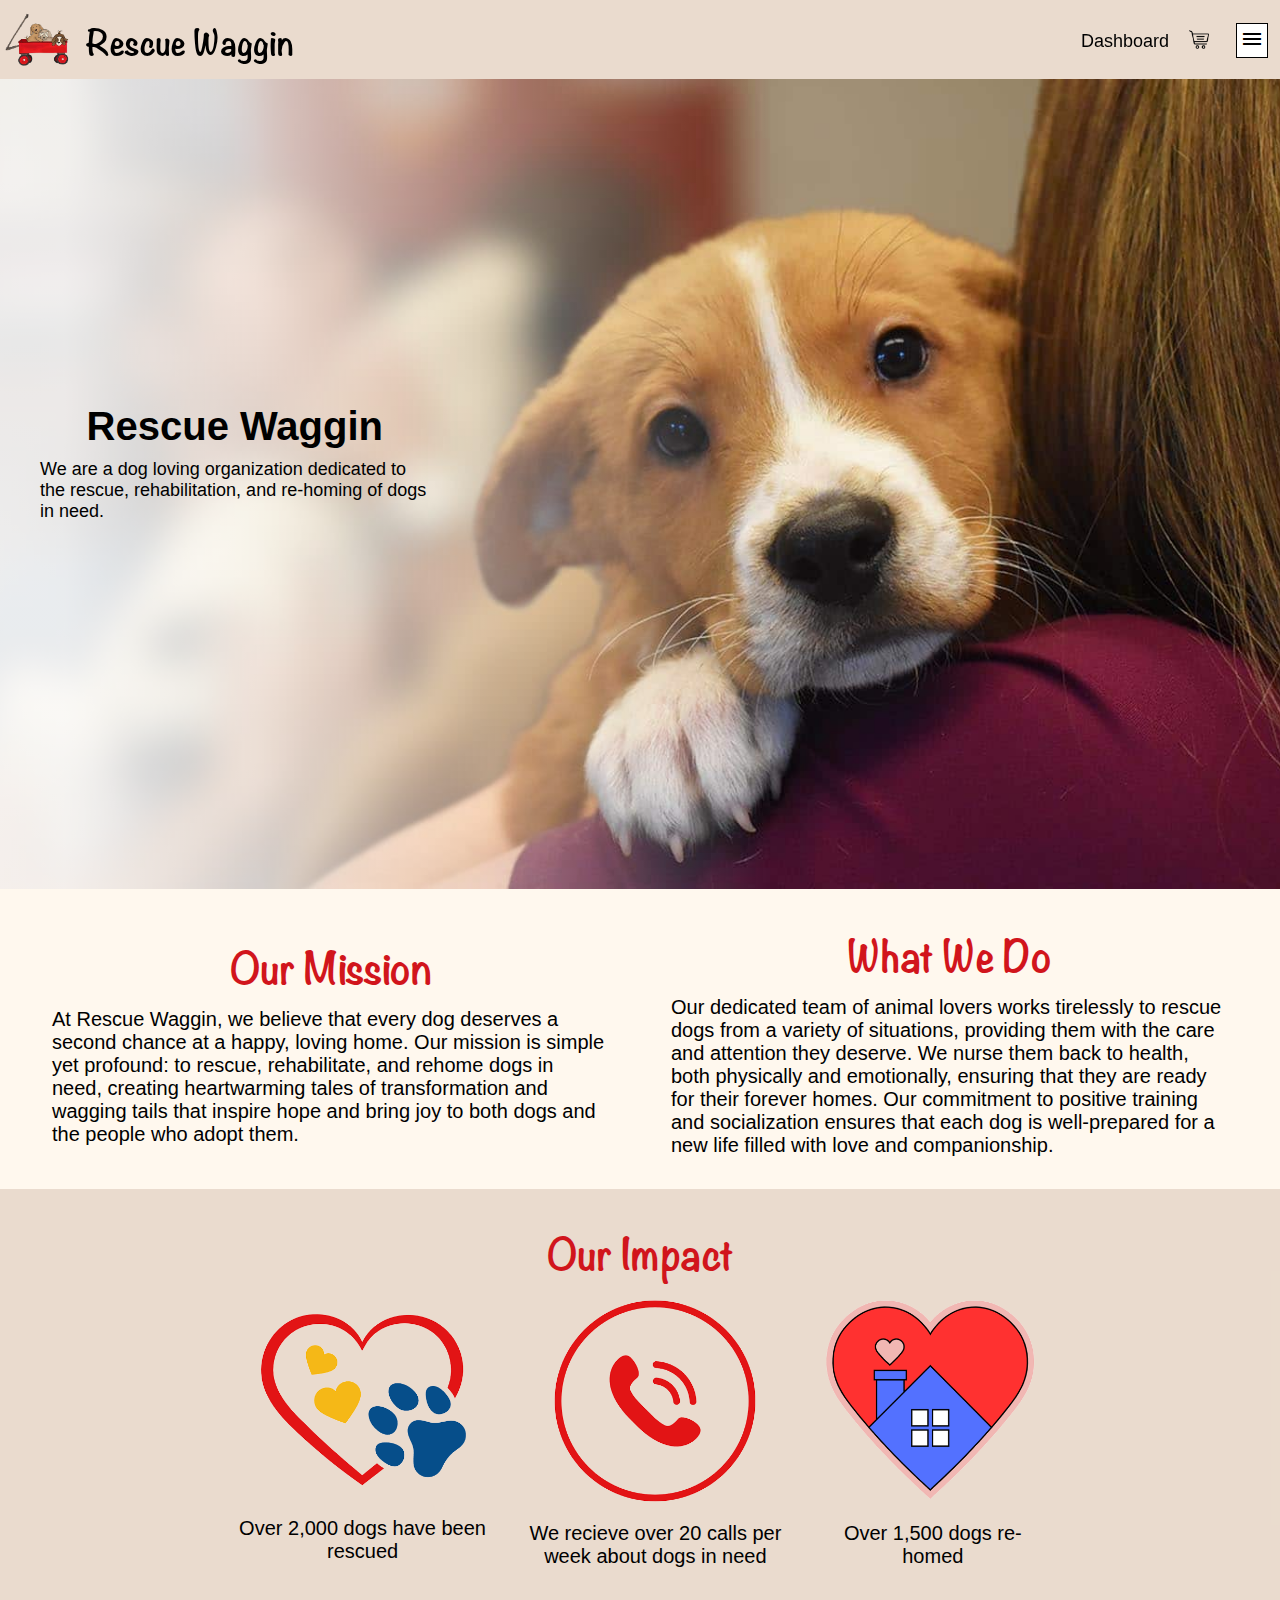
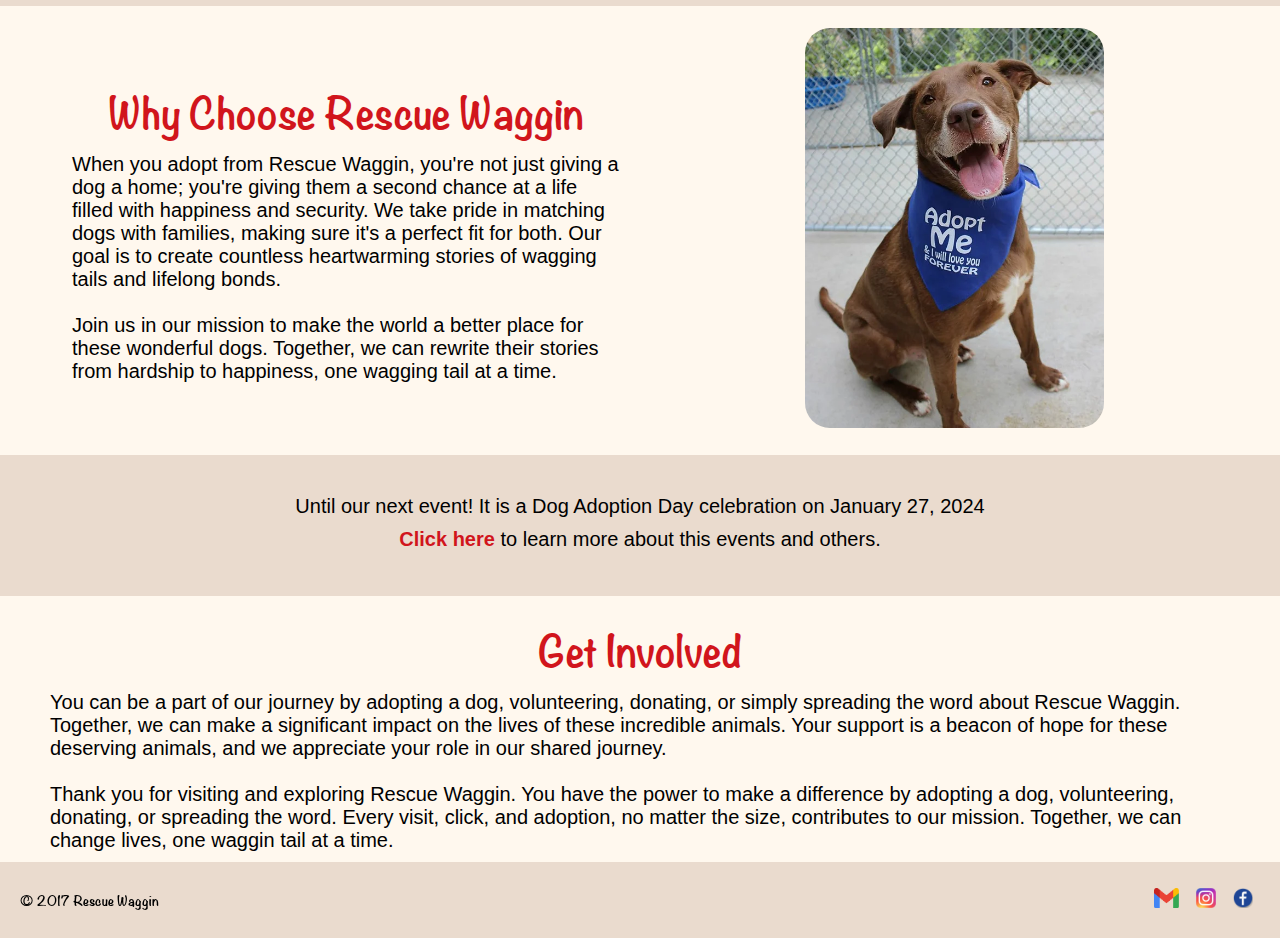
==== commit a76c38cc: "styling for rescues and available dogs" ====
--- a/index.html
+++ b/index.html
@@ -202,18 +202,31 @@
 
 
                 .textOverlaySmall {
-                    margin: 10px;
+                    /* margin: 10px;
                     display: block;
                     display: flex;
                     justify-content: center;
                     align-items: center;
                     flex-wrap: wrap;
                     padding: 0 23px;
-                    text-align: center;
+                    text-align: center; */
+                    position: absolute;
+                    top: 0;
+                    left: 0;
+                    padding-top: 15vh;
+                    padding-left: 5px;
+                    width: 32%; 
+                    height: 100%;
+                    display: block;
+                    font-family: 'Lucida Sans', 'Lucida Sans Regular', 'Lucida Grande', 'Lucida Sans Unicode', Geneva, Verdana, sans-serif;
+                    align-items: center;
+                    justify-content: center;
+                    z-index: 100;
                 }
 
                 .textOverlaySmall h1 {
                     color: black;
+                    font-size: 30px;
                     
                 }
 
@@ -290,10 +303,10 @@
                 <a class="tabs" href="rescues.html"> RECENT RESCUES</a>
             </li>
             <li>
-            <a class="tabs" href="adoption.php"> ADOPT A DOG</a>
-            </li>
-            <li>
-                <a class="tabs" href="availableDogs.php"> AVAILABLE DOGS</a>
+                <a class="tabs" href="adoption.php"> ADOPT A DOG</a>
+            </li>
+            <li>
+                <a class="tabs" href="availableDogs.php"> SEE OUR DOGS</a>
             </li>
             <li>
                 <a class="tabs" href="contact.html"> CONTACT US</a>
@@ -320,25 +333,27 @@
                         <img src="images/slideshow4.jpg"/>
                     </div>
                     <div class="textOverlay">
-                        <h1>Rescue Waggin'</h1>
+                        <h1>Rescue Waggin</h1>
                         <p>We are a dog loving organization dedicated to the rescue,
                             rehabilitation, and re-homing of dogs in need.
                         </p>
                     </div>
+
+                    <div class="textOverlaySmall">
+                        <h1>Rescue Waggin</h1>
+                        <!-- <p> We are a dog loving organization dedicated to the rescue,
+                            rehabilitation, and re-homing of dogs in need.
+                        </p> -->
+                    </div>
             </div>
 
-            <!-- <div class="textOverlaySmall">
-                <h1>Rescue Waggin'</h1>
-                <p> We are a dog loving organization dedicated to the rescue,
-                    rehabilitation, and re-homing of dogs in need.
-                </p>
-            </div> -->
+            
 
             <table class="about">
                 <tr>
                     <td>
                         <h1 class="heading">Our Mission</h1>
-                        <p> At Rescue Waggin', we believe that every dog deserves a second 
+                        <p> At Rescue Waggin, we believe that every dog deserves a second 
                             chance at a happy, loving home. Our mission is simple yet profound: 
                             to rescue, rehabilitate, and rehome dogs in need, creating 
                             heartwarming tales of transformation and wagging tails that inspire 
@@ -380,7 +395,7 @@
             <table class="about" style="margin-left: 20px;">
                 <tr>
                     <td>
-                        <h1 class="heading">Why Choose Rescue Waggin'</h1>
+                        <h1 class="heading">Why Choose Rescue Waggin</h1>
                         <p> When you adopt from Rescue Waggin, you're not just giving a dog a home; you're giving 
                             them a second chance at a life filled with happiness and security. We take pride in matching 
                             dogs with families, making sure it's a perfect fit for both. Our goal is to create countless 
@@ -439,12 +454,12 @@
                     incredible animals. Your support is a beacon of hope for these deserving animals, and we appreciate your role in our shared journey.
                     <br><br> Thank you for visiting and exploring Rescue Waggin. You have the power to make a difference by adopting a dog, volunteering, donating, 
                     or spreading the word. Every visit, click, and adoption, no matter the size, contributes to our mission. 
-                    Together, we can change lives, one waggin' tail at a time.</p>
+                    Together, we can change lives, one waggin tail at a time.</p>
             </div>
 
 
             <footer>
-                <h4> &copy; 2017 Rescue Waggin' </h4>
+                <h4> &copy; 2017 Rescue Waggin </h4>
                 <ul class="nav">
                     <li> <a href="https://www.gmail.com"><img src="images/gmailLogo.png" style="width:25px;height:20px;"></a> </li>
                     <li> <a href="https://www.instagram.com"><img src="images/instagramLogo.png" style="width:20px;height:20px;"></a> </li>
